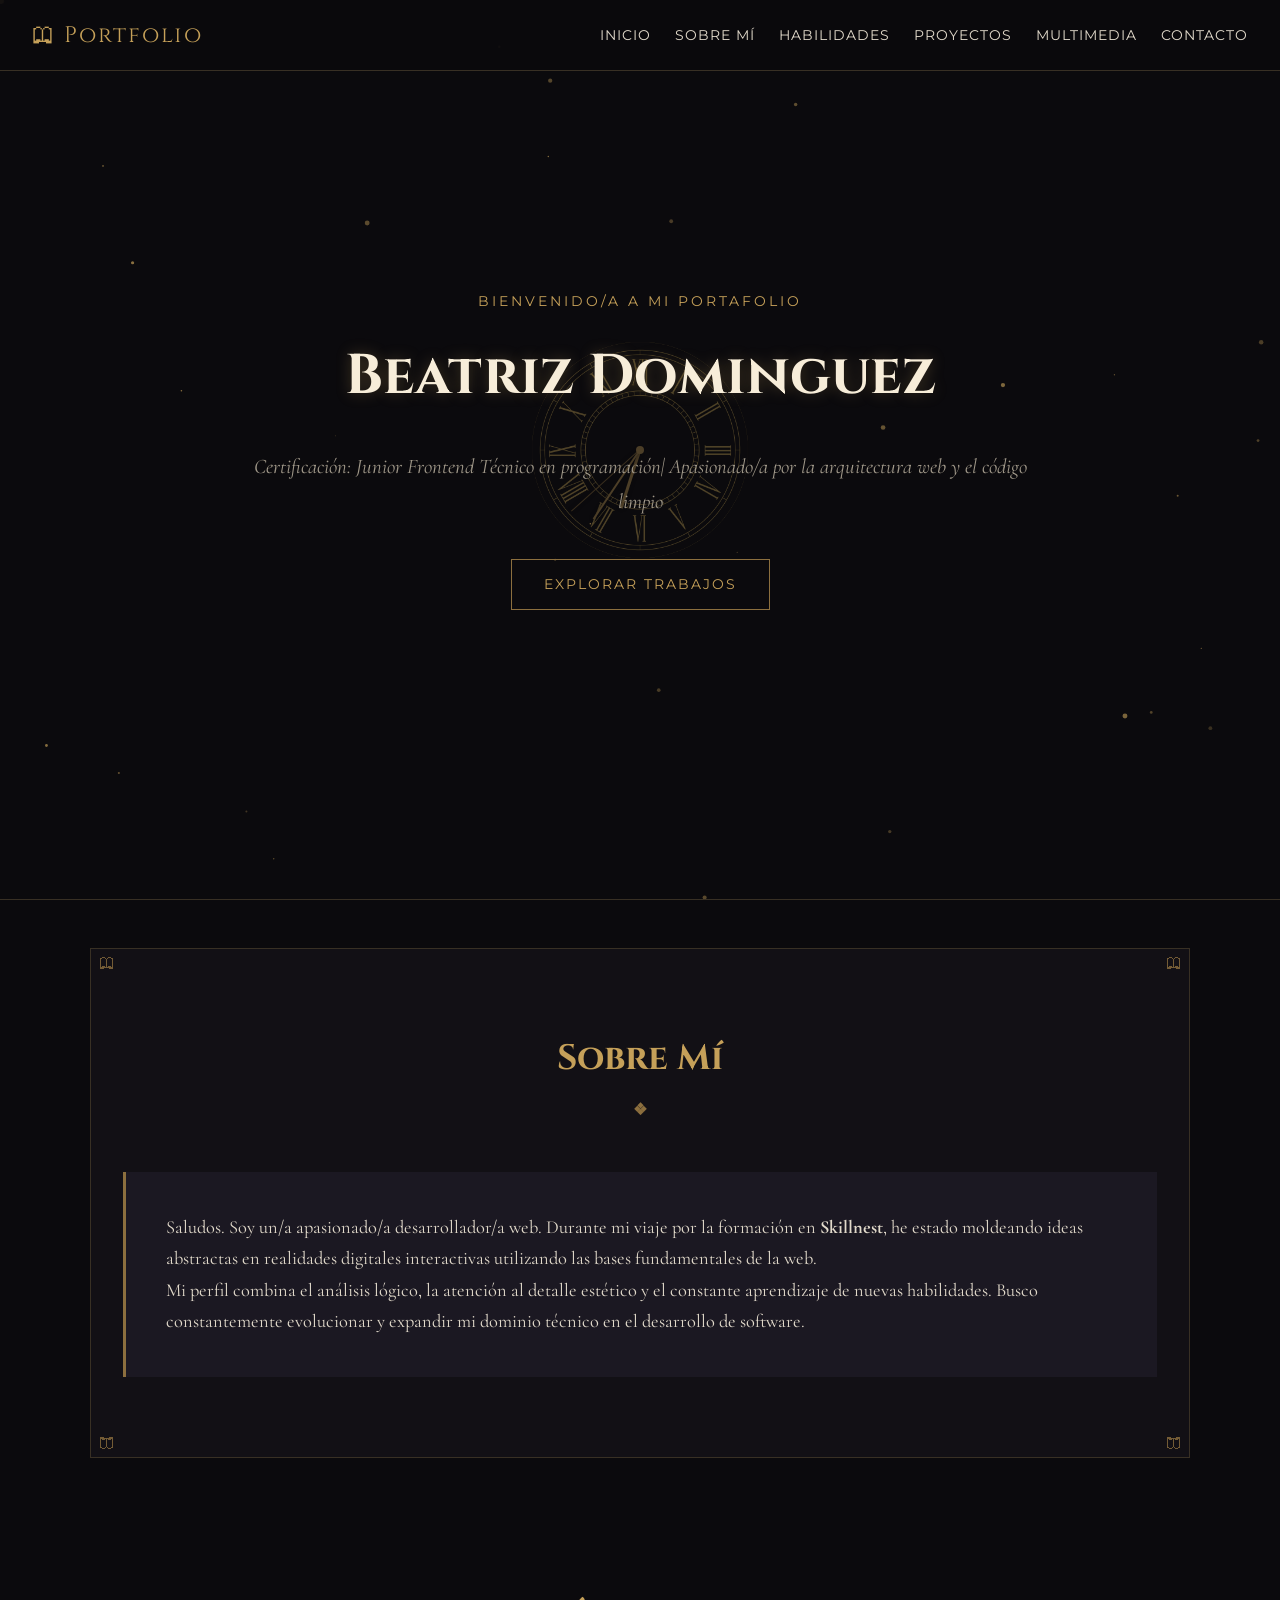
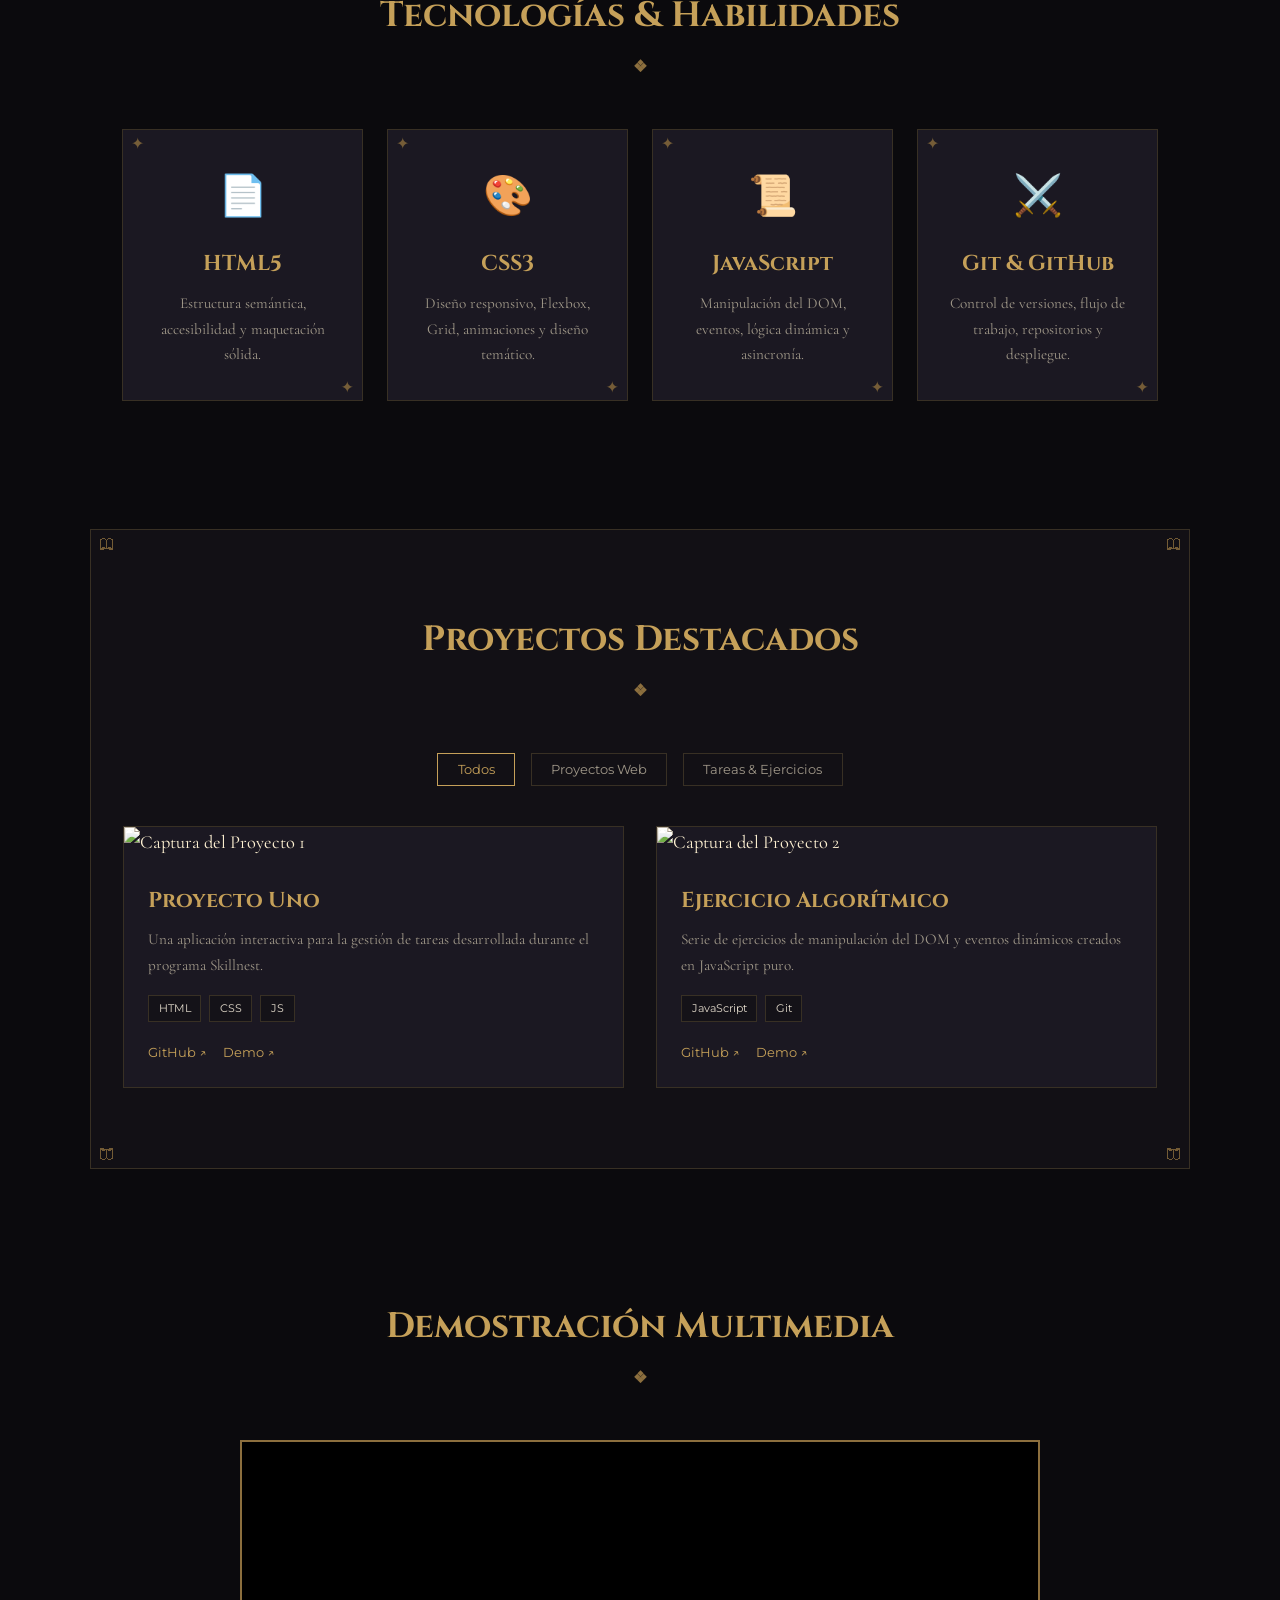
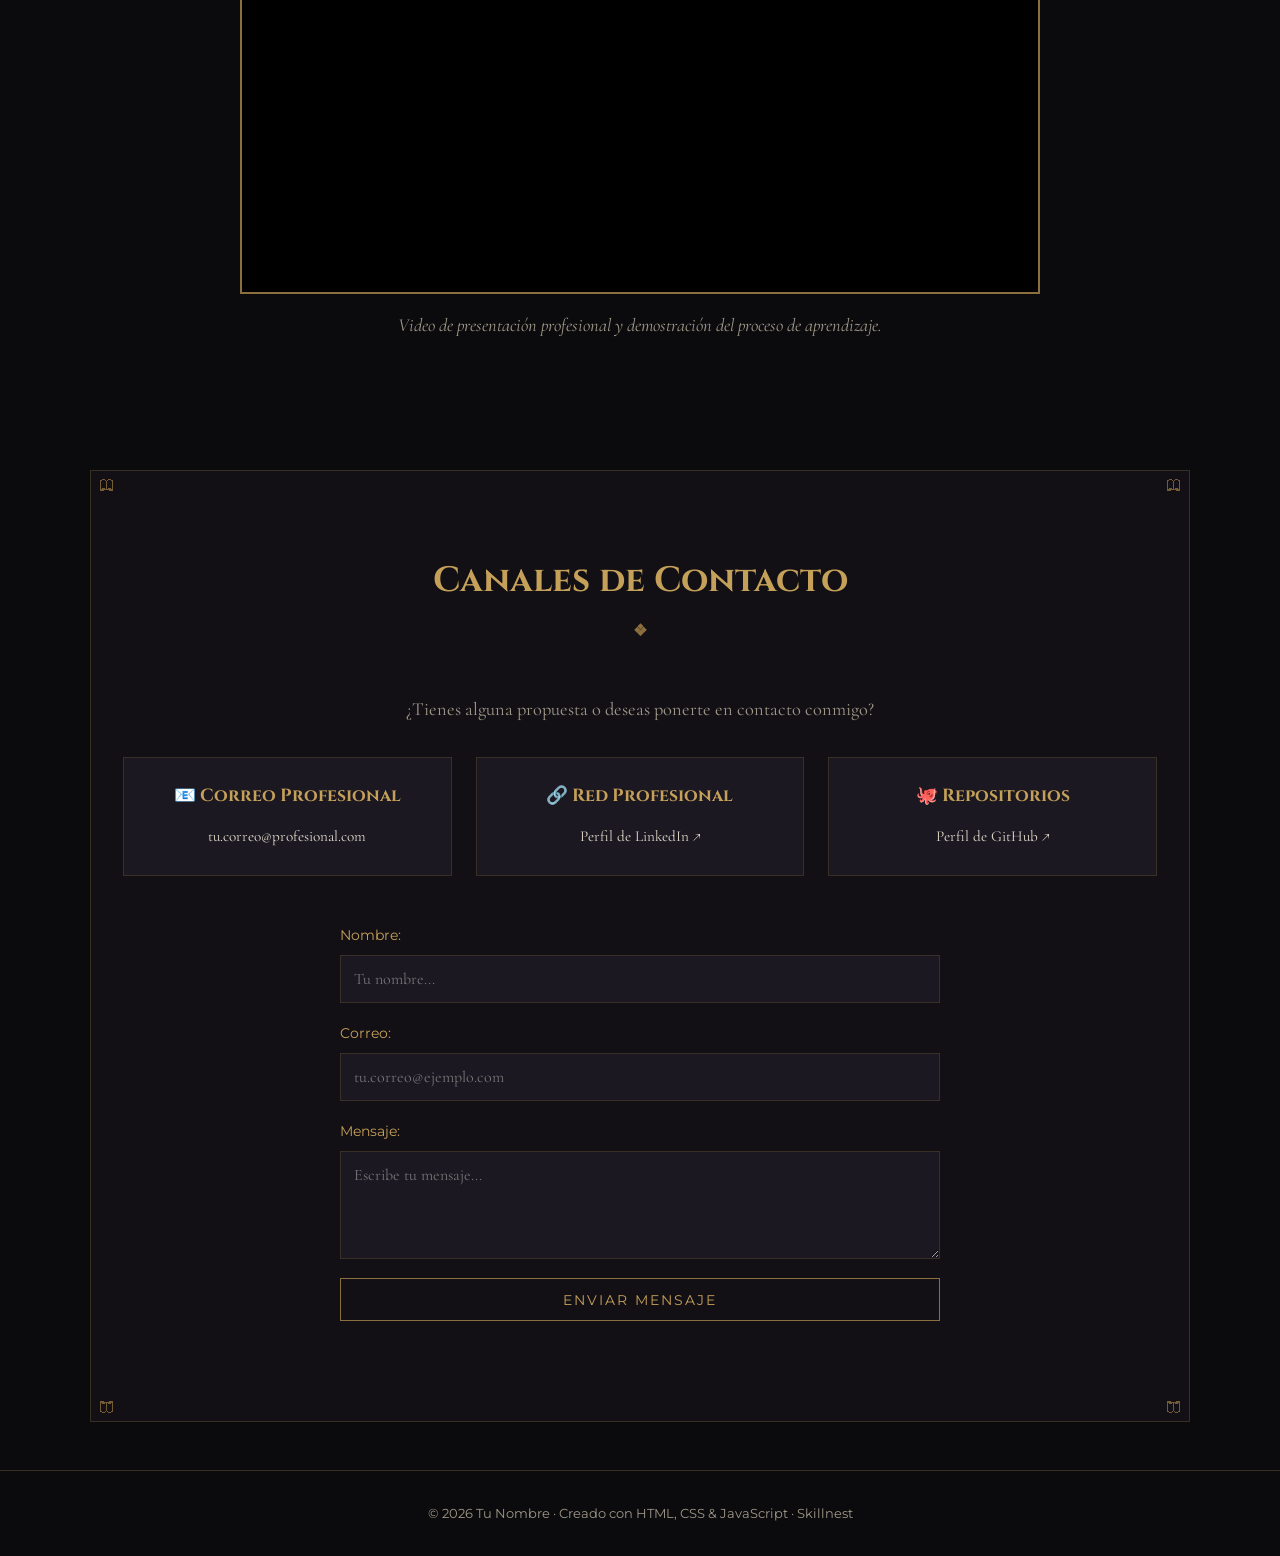
==== PROYECTO_PORTAFOLIO/portafolio_personal copy/index.html @ 4d550bf8 "portafolio personal" ====
<!DOCTYPE html>
<html lang="es">
<head>
    <meta charset="UTF-8">
    <meta name="viewport" content="width=device-width, initial-scale=1.0">
    <title>Portafolio | Tu Nombre | Dark Academia</title>
    <link rel="preconnect" href="https://fonts.googleapis.com">
    <link rel="preconnect" href="https://fonts.gstatic.com" crossorigin>
    <link href="https://fonts.googleapis.com/css2?family=Cinzel:wght@400;600;700&family=Cormorant+Garamond:ital,wght@0,400;0,600;1,400&family=Montserrat:wght@300;400;500&display=swap" rel="stylesheet">
    <link rel="stylesheet" href="static/css/style.css">
</head>
<body>

    <!-- Canvas para el fondo global de partículas -->
    <canvas id="particleCanvas"></canvas>

    <!-- Navegación -->
    <header class="navbar">
        <div class="logo">🕮 Portfolio</div>
        <button class="nav-toggle" id="navToggle" aria-label="Abrir Menú">⚙ Menu</button>
        <nav class="nav-menu" id="navMenu">
            <ul>
                <li><a href="#inicio" class="nav-link">Inicio</a></li>
                <li><a href="#sobre-mi" class="nav-link">Sobre Mí</a></li>
                <li><a href="#habilidades" class="nav-link">Habilidades</a></li>
                <li><a href="#proyectos" class="nav-link">Proyectos</a></li>
                <li><a href="#multimedia" class="nav-link">Multimedia</a></li>
                <li><a href="#contacto" class="nav-link">Contacto</a></li>
            </ul>
        </nav>
    </header>

    <!-- Sección Inicio con Reloj Sutil de Fondo -->
    <section id="inicio" class="hero-section">
        <!-- Reloj de fondo sutil -->
        <div class="clock-background">
            <div class="analog-clock">
                <div class="hand hour" id="hourHand"></div>
                <div class="hand minute" id="minuteHand"></div>
                <div class="hand second" id="secondHand"></div>
                <div class="center-nut"></div>
            </div>
        </div>

        <div class="hero-content">
            <span class="subtitle">Bienvenido/a a mi portafolio</span>
            <h1 class="glow-text">Beatriz Dominguez</h1>
            <p class="tagline">Certificación: Junior Frontend Técnico en programación| Apasionado/a por la arquitectura web y el código limpio</p>
            <a href="#proyectos" class="btn btn-gold">Explorar Trabajos</a>
        </div>
    </section>

    <!-- Sección Sobre Mí con Filigranas -->
    <section id="sobre-mi" class="section border-victorian filigree-box">
        <span class="filigree corner-tl">🕮</span>
        <span class="filigree corner-tr">🕮</span>
        <span class="filigree corner-bl">🕮</span>
        <span class="filigree corner-br">🕮</span>

        <h2 class="section-title">Sobre Mí</h2>
        <div class="bio-container">
            <div class="bio-card">
                <p>
                    Saludos. Soy un/a apasionado/a desarrollador/a web. Durante mi viaje por la formación en <strong>Skillnest</strong>, he estado moldeando ideas abstractas en realidades digitales interactivas utilizando las bases fundamentales de la web.
                </p>
                <p>
                    Mi perfil combina el análisis lógico, la atención al detalle estético y el constante aprendizaje de nuevas habilidades. Busco constantemente evolucionar y expandir mi dominio técnico en el desarrollo de software.
                </p>
            </div>
        </div>
    </section>

    <!-- Sección Habilidades -->
    <section id="habilidades" class="section">
        <h2 class="section-title">Tecnologías & Habilidades</h2>
        <div class="skills-grid">
            <div class="skill-card filigree-box">
                <span class="filigree corner-tl">✦</span>
                <span class="filigree corner-br">✦</span>
                <div class="skill-icon">📄</div>
                <h3>HTML5</h3>
                <p>Estructura semántica, accesibilidad y maquetación sólida.</p>
            </div>
            <div class="skill-card filigree-box">
                <span class="filigree corner-tl">✦</span>
                <span class="filigree corner-br">✦</span>
                <div class="skill-icon">🎨</div>
                <h3>CSS3</h3>
                <p>Diseño responsivo, Flexbox, Grid, animaciones y diseño temático.</p>
            </div>
            <div class="skill-card filigree-box">
                <span class="filigree corner-tl">✦</span>
                <span class="filigree corner-br">✦</span>
                <div class="skill-icon">📜</div>
                <h3>JavaScript</h3>
                <p>Manipulación del DOM, eventos, lógica dinámica y asincronía.</p>
            </div>
            <div class="skill-card filigree-box">
                <span class="filigree corner-tl">✦</span>
                <span class="filigree corner-br">✦</span>
                <div class="skill-icon">⚔️</div>
                <h3>Git & GitHub</h3>
                <p>Control de versiones, flujo de trabajo, repositorios y despliegue.</p>
            </div>
        </div>
    </section>

    <!-- Sección Proyectos con Filigranas -->
    <section id="proyectos" class="section border-victorian filigree-box">
        <span class="filigree corner-tl">🕮</span>
        <span class="filigree corner-tr">🕮</span>
        <span class="filigree corner-bl">🕮</span>
        <span class="filigree corner-br">🕮</span>

        <h2 class="section-title">Proyectos Destacados</h2>
        
        <div class="filter-container">
            <button class="filter-btn active" data-filter="all">Todos</button>
            <button class="filter-btn" data-filter="web">Proyectos Web</button>
            <button class="filter-btn" data-filter="ejercicios">Tareas & Ejercicios</button>
        </div>

        <div class="projects-grid">
            <article class="project-card" data-category="web">
                <div class="project-img-frame">
                    <img src="images/proyecto1.png" alt="Captura del Proyecto 1">
                </div>
                <div class="project-info">
                    <h3>Proyecto Uno</h3>
                    <p>Una aplicación interactiva para la gestión de tareas desarrollada durante el programa Skillnest.</p>
                    <div class="tech-tags">
                        <span>HTML</span><span>CSS</span><span>JS</span>
                    </div>
                    <div class="project-links">
                        <a href="https://github.com/tu-usuario/proyecto-1" target="_blank" rel="noopener">GitHub ↗</a>
                        <a href="https://tu-usuario.github.io/proyecto-1/" target="_blank" rel="noopener">Demo ↗</a>
                    </div>
                </div>
            </article>

            <article class="project-card" data-category="ejercicios">
                <div class="project-img-frame">
                    <img src="images/proyecto2.png" alt="Captura del Proyecto 2">
                </div>
                <div class="project-info">
                    <h3>Ejercicio Algorítmico</h3>
                    <p>Serie de ejercicios de manipulación del DOM y eventos dinámicos creados en JavaScript puro.</p>
                    <div class="tech-tags">
                        <span>JavaScript</span><span>Git</span>
                    </div>
                    <div class="project-links">
                        <a href="https://github.com/tu-usuario/ejercicios-js" target="_blank" rel="noopener">GitHub ↗</a>
                        <a href="https://tu-usuario.github.io/ejercicios-js/" target="_blank" rel="noopener">Demo ↗</a>
                    </div>
                </div>
            </article>
        </div>
    </section>

    <!-- Sección Multimedia -->
    <section id="multimedia" class="section">
        <h2 class="section-title">Demostración Multimedia</h2>
        <div class="video-container">
            <div class="video-wrapper">
                <iframe src="https://www.youtube.com/embed/dQw4w9WgXcQ" title="Demostración o Presentación" allowfullscreen></iframe>
            </div>
            <p class="video-description">
                Video de presentación profesional y demostración del proceso de aprendizaje.
            </p>
        </div>
    </section>

    <!-- Sección Contacto -->
    <section id="contacto" class="section border-victorian filigree-box">
        <span class="filigree corner-tl">🕮</span>
        <span class="filigree corner-tr">🕮</span>
        <span class="filigree corner-bl">🕮</span>
        <span class="filigree corner-br">🕮</span>

        <h2 class="section-title">Canales de Contacto</h2>
        <p class="contact-subtext">¿Tienes alguna propuesta o deseas ponerte en contacto conmigo?</p>
        
        <div class="contact-cards">
            <div class="contact-card">
                <h3>📧 Correo Profesional</h3>
                <p><a href="mailto:tu.correo@profesional.com">tu.correo@profesional.com</a></p>
            </div>
            <div class="contact-card">
                <h3>🔗 Red Profesional</h3>
                <p><a href="https://linkedin.com/in/tu-perfil" target="_blank" rel="noopener">Perfil de LinkedIn ↗</a></p>
            </div>
            <div class="contact-card">
                <h3>🐙 Repositorios</h3>
                <p><a href="https://github.com/tu-usuario" target="_blank" rel="noopener">Perfil de GitHub ↗</a></p>
            </div>
        </div>

        <form class="contact-form" id="contactForm">
            <div class="form-group">
                <label for="name">Nombre:</label>
                <input type="text" id="name" required placeholder="Tu nombre...">
            </div>
            <div class="form-group">
                <label for="email">Correo:</label>
                <input type="email" id="email" required placeholder="tu.correo@ejemplo.com">
            </div>
            <div class="form-group">
                <label for="message">Mensaje:</label>
                <textarea id="message" rows="4" required placeholder="Escribe tu mensaje..."></textarea>
            </div>
            <button type="submit" class="btn btn-gold">Enviar Mensaje</button>
            <p id="formStatus" class="form-status"></p>
        </form>
    </section>

    <footer>
        <p>© 2026 Tu Nombre · Creado con HTML, CSS & JavaScript · Skillnest</p>
    </footer>

    <button id="scrollTopBtn" class="scroll-top-btn" aria-label="Volver arriba">▲</button>

    <script src="static/js/script.js"></script>
</body>
</html>
---- PROYECTO_PORTAFOLIO/portafolio_personal copy/static/css/style.css ----
:root {
    --bg-main: #0b0a0d;
    --bg-secondary: #141218;
    --bg-card: #1b1822;
    --accent-gold: #c5a059;
    --accent-gold-hover: #e5be75;
    --text-primary: #e2dacb;
    --text-muted: #a09889;
    --border-color: #383024;
    --border-gold: #8c6f3e;
    
    --font-heading: 'Cinzel', serif;
    --font-body: 'Cormorant Garamond', Georgia, serif;
    --font-sans: 'Montserrat', sans-serif;
}

* {
    margin: 0;
    padding: 0;
    box-sizing: border-box;
}

html {
    scroll-behavior: smooth;
}

body {
    background-color: var(--bg-main);
    color: var(--text-primary);
    font-family: var(--font-body);
    font-size: 1.15rem;
    line-height: 1.7;
    position: relative;
    overflow-x: hidden;
}

/* --- CANVAS DE PARTÍCULAS DORADAS (FONDO) --- */
#particleCanvas {
    position: fixed;
    top: 0;
    left: 0;
    width: 100vw;
    height: 100vh;
    z-index: 0;
    pointer-events: none;
}

/* --- NAVEGACIÓN --- */
.navbar {
    position: fixed;
    top: 0;
    width: 100%;
    background-color: rgba(11, 10, 13, 0.95);
    border-bottom: 1px solid var(--border-color);
    display: flex;
    justify-content: space-between;
    align-items: center;
    padding: 1rem 2rem;
    z-index: 1000;
}

.logo {
    font-family: var(--font-heading);
    font-size: 1.4rem;
    color: var(--accent-gold);
    letter-spacing: 2px;
}

.nav-menu ul {
    display: flex;
    list-style: none;
    gap: 1.5rem;
}

.nav-link {
    color: var(--text-primary);
    text-decoration: none;
    font-family: var(--font-sans);
    font-size: 0.9rem;
    text-transform: uppercase;
    letter-spacing: 1px;
    transition: color 0.3s ease;
}

.nav-link:hover {
    color: var(--accent-gold);
}

.nav-toggle {
    display: none;
    background: none;
    border: 1px solid var(--border-gold);
    color: var(--accent-gold);
    padding: 0.4rem 0.8rem;
    cursor: pointer;
    font-family: var(--font-sans);
}

/* --- SECCIÓN INICIO Y RELOJ DE FONDO SUTIL --- */
.hero-section {
    min-height: 100vh;
    display: flex;
    justify-content: center;
    align-items: center;
    text-align: center;
    padding: 2rem;
    position: relative;
    border-bottom: 1px solid var(--border-color);
}

.hero-content {
    max-width: 800px;
    position: relative;
    z-index: 2;
}

/* --- CONTENEDOR DEL RELOJ DE FONDO --- */
.clock-background {
    position: absolute;
    top: 50%;
    left: 50%;
    transform: translate(-50%, -50%);
    z-index: 1;
    opacity: 0.35; /* Incrementado para que se aprecie mejor */
    pointer-events: none;
}

/* --- ESFERA DEL RELOJ (IMAGEN) --- */
.analog-clock {
    width: 220px;
    height: 220px;
    border-radius: 50%;
    position: relative;
    
    /* Fondo con la imagen */
    background-image: url('../images/reloj-victoriano.png');
    background-size: contain;
    background-position: center;
    background-repeat: no-repeat;
    
    /* Convierte la silueta negra en tono dorado mediante pseudoelemento para no afectar a las manecillas */
    position: relative;
}

/* Aplicamos el filtro únicamente a la imagen de fondo */
.analog-clock::before {
    content: "";
    position: absolute;
    top: 0;
    left: 0;
    width: 100%;
    height: 100%;
    border-radius: 50%;
    background-image: inherit;
    background-size: inherit;
    background-position: inherit;
    background-repeat: inherit;
    filter: invert(68%) sepia(45%) saturate(450%) hue-rotate(5deg) brightness(95%) contrast(85%);
    z-index: 1;
}

/* --- MANECILLAS DEL RELOJ --- */
.hand {
    position: absolute;
    bottom: 50%;
    left: 50%;
    background-color: #e5be75; /* Dorado brillante */
    transform-origin: bottom;
    z-index: 10; /* Se asegura de estar sobre la imagen del reloj */
    box-shadow: 0 0 4px rgba(0, 0, 0, 0.8);
}

.hour {
    width: 4px;
    height: 28%;
}

.minute {
    width: 3px;
    height: 38%;
}

.second {
    width: 1.5px;
    height: 42%;
    background-color: #c0392b; /* Rojo para visibilidad del segundero */
}

.center-nut {
    width: 8px;
    height: 8px;
    background-color: #e5be75;
    border-radius: 50%;
    position: absolute;
    top: 50%;
    left: 50%;
    transform: translate(-50%, -50%);
    z-index: 11;
}

.hand {
    position: absolute;
    bottom: 50%;
    left: 50%;
    background-color: var(--accent-gold);
    transform-origin: bottom;
}

.hour {
    width: 3px;
    height: 28%;
}

.minute {
    width: 2px;
    height: 38%;
}

.second {
    width: 1px;
    height: 42%;
    background-color: #8c6f3e;
}

.center-nut {
    width: 8px;
    height: 8px;
    background-color: var(--accent-gold);
    border-radius: 50%;
    position: absolute;
    top: 50%;
    left: 50%;
    transform: translate(-50%, -50%);
}

.subtitle {
    font-family: var(--font-sans);
    font-size: 0.9rem;
    text-transform: uppercase;
    letter-spacing: 3px;
    color: var(--accent-gold);
    display: block;
    margin-bottom: 1rem;
}

h1.glow-text {
    font-family: var(--font-heading);
    font-size: 3.5rem;
    color: #f7edd9;
    text-shadow: 0 0 15px rgba(197, 160, 89, 0.3);
    margin-bottom: 1.5rem;
}

.tagline {
    font-size: 1.3rem;
    color: var(--text-muted);
    margin-bottom: 2.5rem;
    font-style: italic;
}

.btn {
    display: inline-block;
    padding: 0.8rem 2rem;
    text-decoration: none;
    font-family: var(--font-sans);
    font-size: 0.85rem;
    text-transform: uppercase;
    letter-spacing: 2px;
    transition: all 0.3s ease;
    cursor: pointer;
}

.btn-gold {
    background-color: transparent;
    color: var(--accent-gold);
    border: 1px solid var(--border-gold);
}

.btn-gold:hover {
    background-color: var(--accent-gold);
    color: var(--bg-main);
    box-shadow: 0 0 15px rgba(197, 160, 89, 0.4);
}

/* --- SECCIONES Y FILIGRANAS EN BORDES --- */
.section {
    padding: 5rem 2rem;
    max-width: 1100px;
    margin: 0 auto;
    position: relative;
    z-index: 2;
}

.border-victorian {
    border: 1px solid var(--border-color);
    background-color: rgba(20, 18, 24, 0.85);
    margin-top: 3rem;
    margin-bottom: 3rem;
    position: relative;
}

.filigree-box {
    position: relative;
}

.filigree {
    position: absolute;
    color: var(--border-gold);
    font-size: 1rem;
    pointer-events: none;
    line-height: 1;
    opacity: 0.8;
}

.corner-tl { top: 6px; left: 8px; }
.corner-tr { top: 6px; right: 8px; transform: scaleX(-1); }
.corner-bl { bottom: 6px; left: 8px; transform: scaleY(-1); }
.corner-br { bottom: 6px; right: 8px; transform: scale(-1); }

.section-title {
    font-family: var(--font-heading);
    font-size: 2.2rem;
    color: var(--accent-gold);
    text-align: center;
    margin-bottom: 3rem;
}

.section-title::after {
    content: "❖";
    display: block;
    font-size: 1rem;
    margin-top: 0.5rem;
    color: var(--border-gold);
}

/* --- TARJETAS & GRID --- */
.bio-card {
    background-color: var(--bg-card);
    padding: 2.5rem;
    border-left: 3px solid var(--border-gold);
}

.skills-grid {
    display: grid;
    grid-template-columns: repeat(auto-fit, minmax(220px, 1fr));
    gap: 1.5rem;
}

.skill-card {
    background: var(--bg-card);
    border: 1px solid var(--border-color);
    padding: 2rem;
    text-align: center;
    transition: transform 0.3s ease, border-color 0.3s ease;
}

.skill-card:hover {
    transform: translateY(-5px);
    border-color: var(--border-gold);
}

.skill-icon { font-size: 2.5rem; margin-bottom: 1rem; }
.skill-card h3 { font-family: var(--font-heading); color: var(--accent-gold); margin-bottom: 0.5rem; }
.skill-card p { font-size: 0.95rem; color: var(--text-muted); }

.filter-container {
    display: flex;
    justify-content: center;
    gap: 1rem;
    margin-bottom: 2.5rem;
    flex-wrap: wrap;
}

.filter-btn {
    background: transparent;
    border: 1px solid var(--border-color);
    color: var(--text-muted);
    padding: 0.5rem 1.2rem;
    font-family: var(--font-sans);
    font-size: 0.8rem;
    cursor: pointer;
    transition: all 0.3s ease;
}

.filter-btn.active, .filter-btn:hover {
    border-color: var(--accent-gold);
    color: var(--accent-gold);
}

.projects-grid {
    display: grid;
    grid-template-columns: repeat(auto-fit, minmax(300px, 1fr));
    gap: 2rem;
}

.project-card {
    background-color: var(--bg-card);
    border: 1px solid var(--border-color);
    overflow: hidden;
}

.project-card:hover { border-color: var(--border-gold); }

.project-img-frame img {
    width: 100%;
    height: 200px;
    object-fit: cover;
    filter: sepia(30%) contrast(110%);
}

.project-info { padding: 1.5rem; }
.project-info h3 { font-family: var(--font-heading); color: var(--accent-gold); margin-bottom: 0.5rem; }
.project-info p { font-size: 0.95rem; color: var(--text-muted); margin-bottom: 1rem; }

.tech-tags {
    display: flex;
    gap: 0.5rem;
    margin-bottom: 1.2rem;
    flex-wrap: wrap;
}

.tech-tags span {
    font-family: var(--font-sans);
    font-size: 0.7rem;
    background: var(--bg-secondary);
    border: 1px solid var(--border-color);
    padding: 0.2rem 0.6rem;
}

.project-links { display: flex; gap: 1rem; }
.project-links a { color: var(--accent-gold); text-decoration: none; font-family: var(--font-sans); font-size: 0.8rem; }

/* --- MULTIMEDIA Y CONTACTO --- */
.video-container { max-width: 800px; margin: 0 auto; text-align: center; }
.video-wrapper {
    position: relative;
    padding-bottom: 56.25%;
    height: 0;
    border: 2px solid var(--border-gold);
    background-color: #000;
}
.video-wrapper iframe {
    position: absolute;
    top: 0; left: 0;
    width: 100%; height: 100%;
    border: none;
}
.video-description { margin-top: 1rem; font-style: italic; color: var(--text-muted); }

.contact-subtext { text-align: center; color: var(--text-muted); margin-bottom: 2rem; }
.contact-cards {
    display: grid;
    grid-template-columns: repeat(auto-fit, minmax(220px, 1fr));
    gap: 1.5rem;
    margin-bottom: 3rem;
}

.contact-card {
    background: var(--bg-card);
    border: 1px solid var(--border-color);
    padding: 1.5rem;
    text-align: center;
}

.contact-card h3 { font-family: var(--font-heading); font-size: 1.1rem; color: var(--accent-gold); margin-bottom: 0.5rem; }
.contact-card a { color: var(--text-primary); text-decoration: none; font-size: 0.95rem; }

.contact-form {
    max-width: 600px;
    margin: 0 auto;
    display: flex;
    flex-direction: column;
    gap: 1.2rem;
}

.form-group { display: flex; flex-direction: column; gap: 0.5rem; }
.form-group label { font-family: var(--font-sans); font-size: 0.85rem; color: var(--accent-gold); }
.form-group input, .form-group textarea {
    background: var(--bg-card);
    border: 1px solid var(--border-color);
    color: var(--text-primary);
    padding: 0.8rem;
    font-family: var(--font-body);
    font-size: 1rem;
    outline: none;
}

.form-group input:focus, .form-group textarea:focus { border-color: var(--border-gold); }
.form-status { text-align: center; font-family: var(--font-sans); font-size: 0.85rem; color: var(--accent-gold); }

footer {
    text-align: center;
    padding: 2rem;
    border-top: 1px solid var(--border-color);
    font-family: var(--font-sans);
    font-size: 0.8rem;
    color: var(--text-muted);
}

.scroll-top-btn {
    position: fixed;
    bottom: 20px;
    right: 20px;
    background: var(--bg-card);
    border: 1px solid var(--border-gold);
    color: var(--accent-gold);
    width: 40px;
    height: 40px;
    cursor: pointer;
    display: none;
    align-items: center;
    justify-content: center;
    z-index: 99;
}

@media (max-width: 768px) {
    .nav-toggle { display: block; }
    .nav-menu {
        position: absolute;
        top: 100%; left: 0; width: 100%;
        background-color: var(--bg-main);
        border-bottom: 1px solid var(--border-color);
        display: none;
    }
    .nav-menu.active { display: block; }
    .nav-menu ul { flex-direction: column; padding: 1.5rem; text-align: center; }
    h1.glow-text { font-size: 2.3rem; }
}
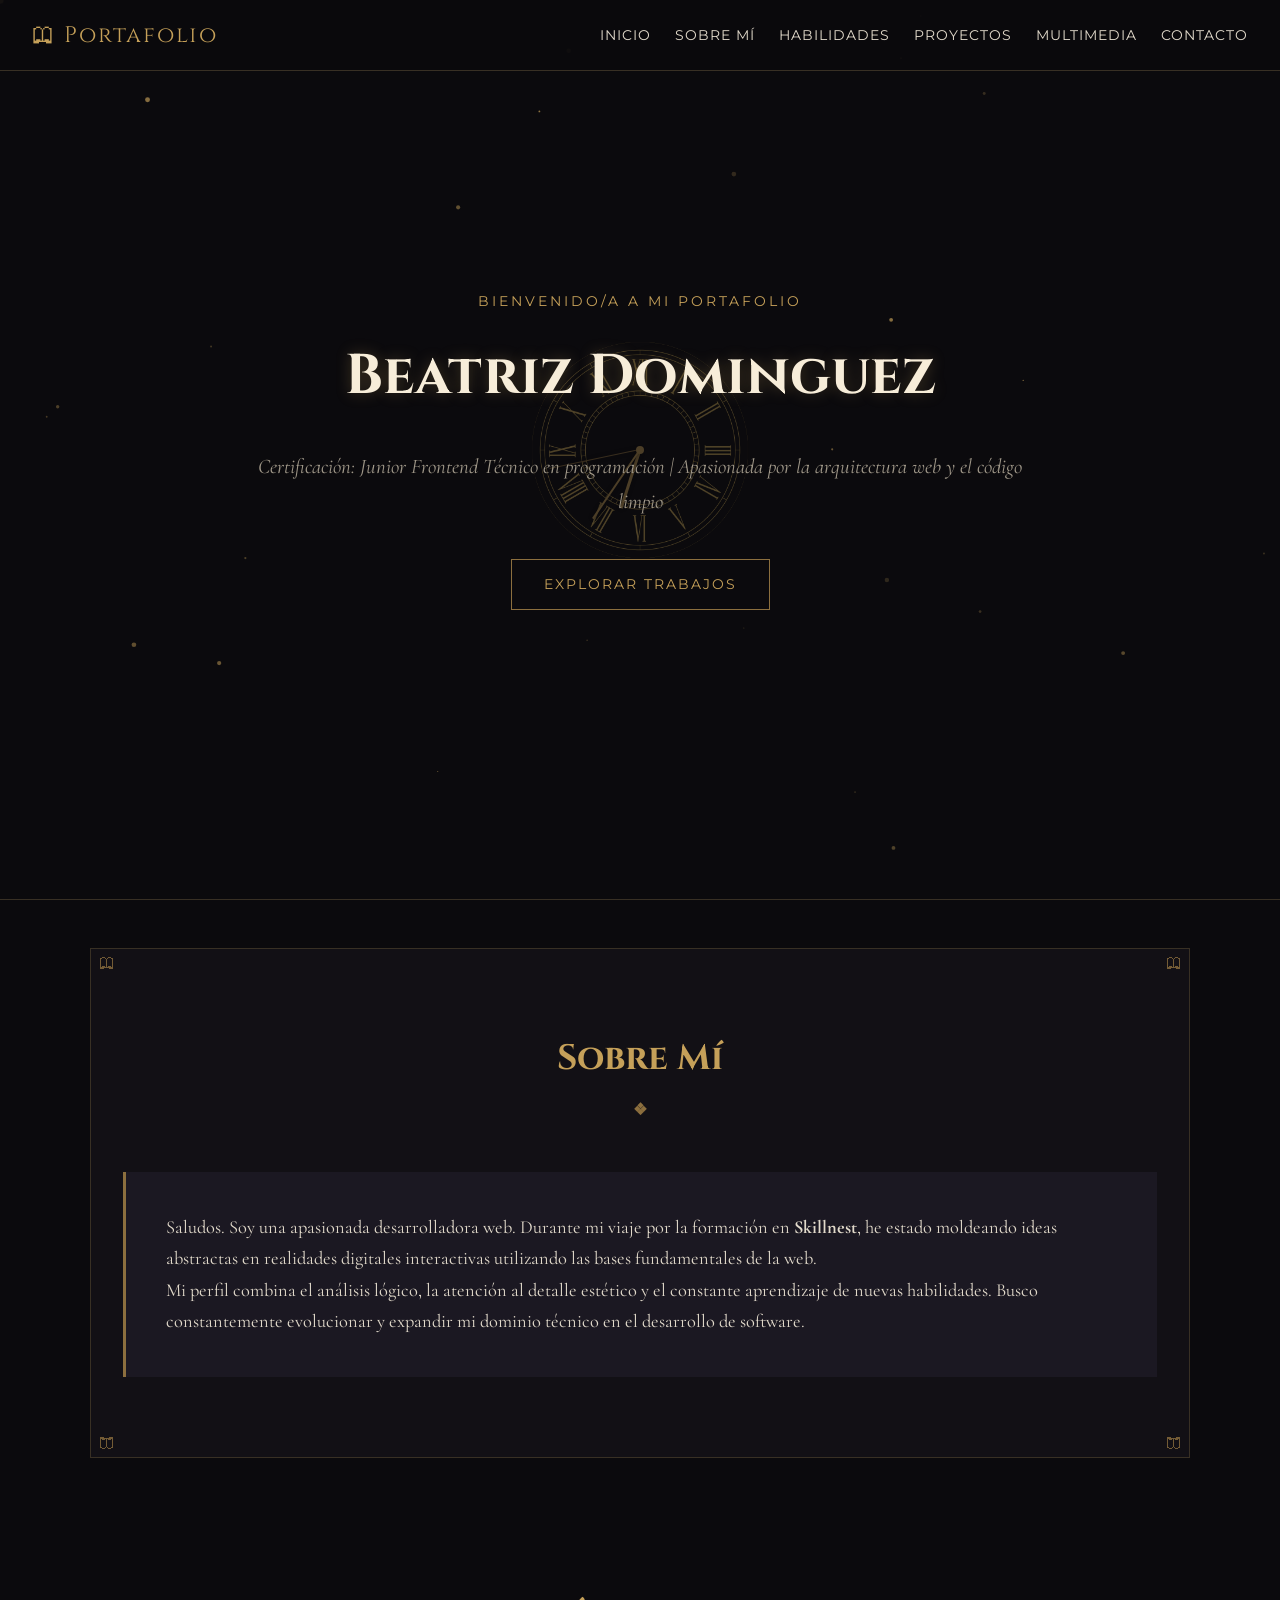
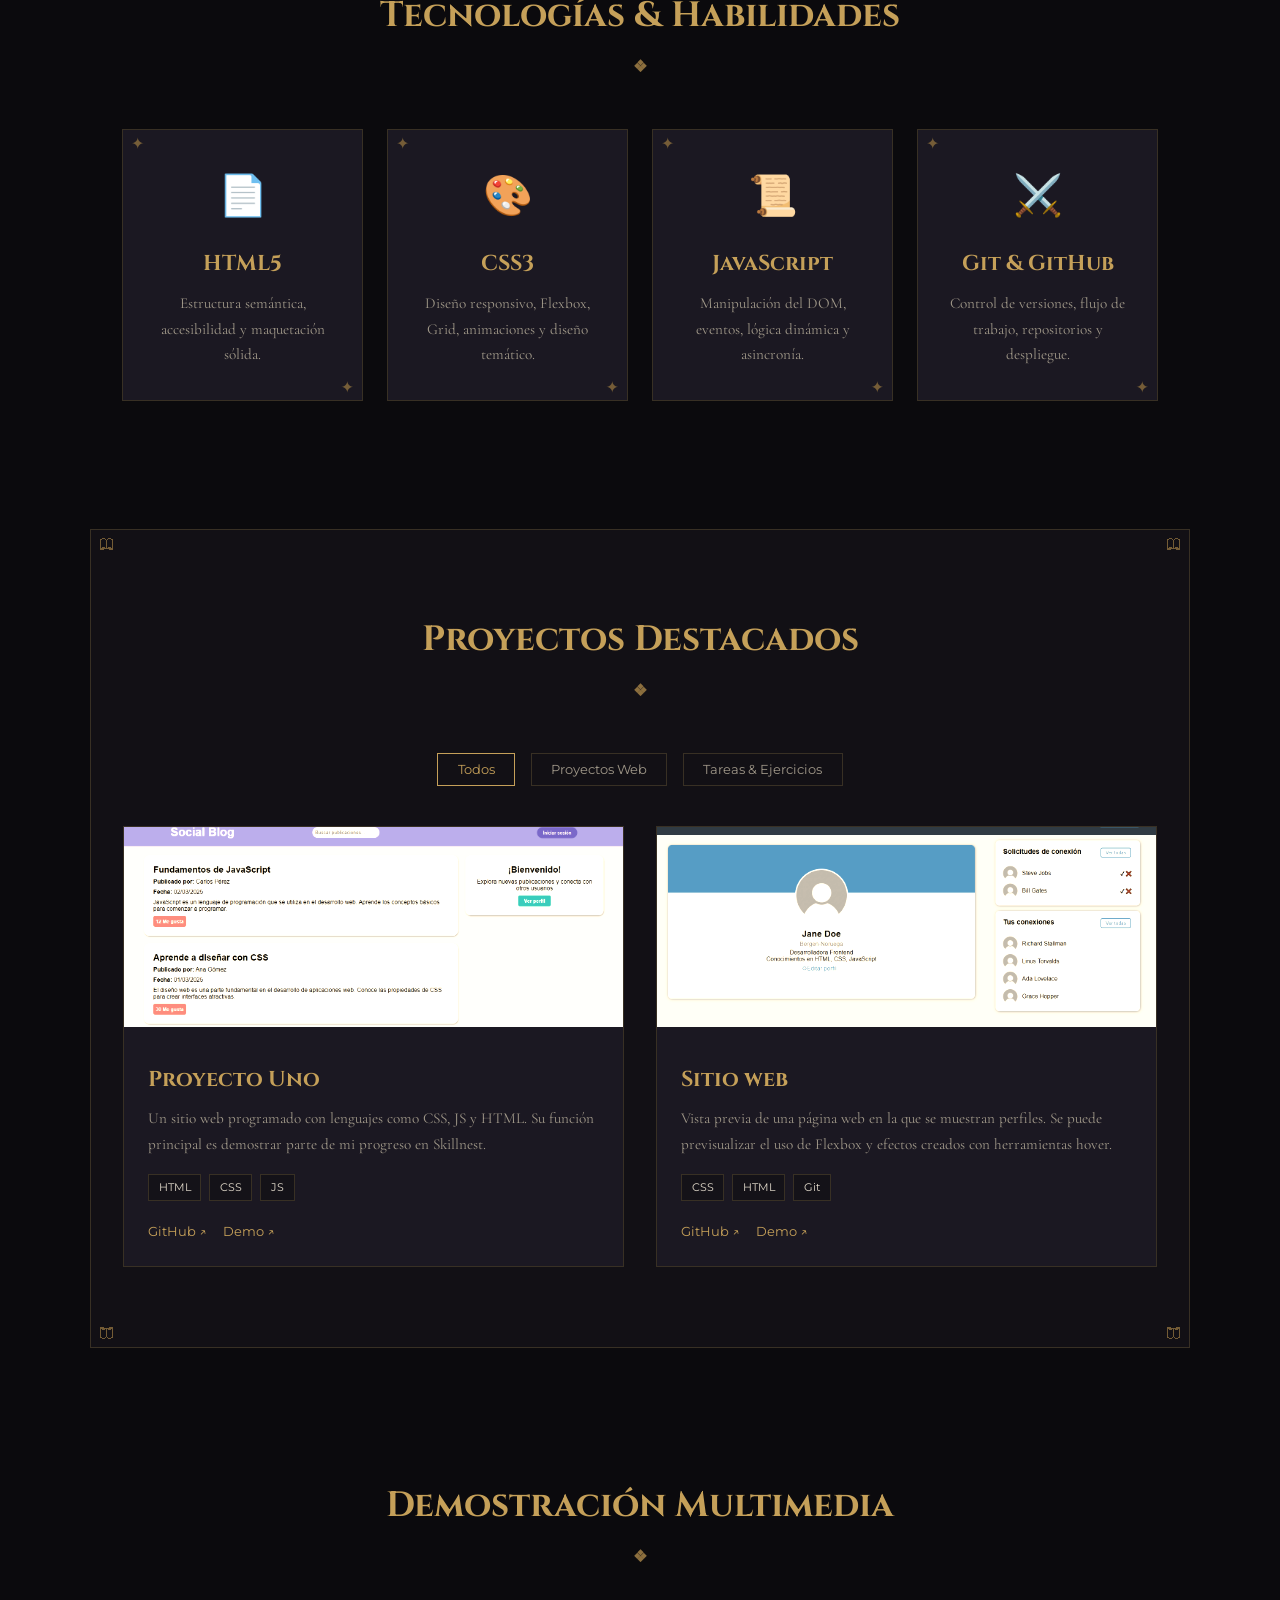
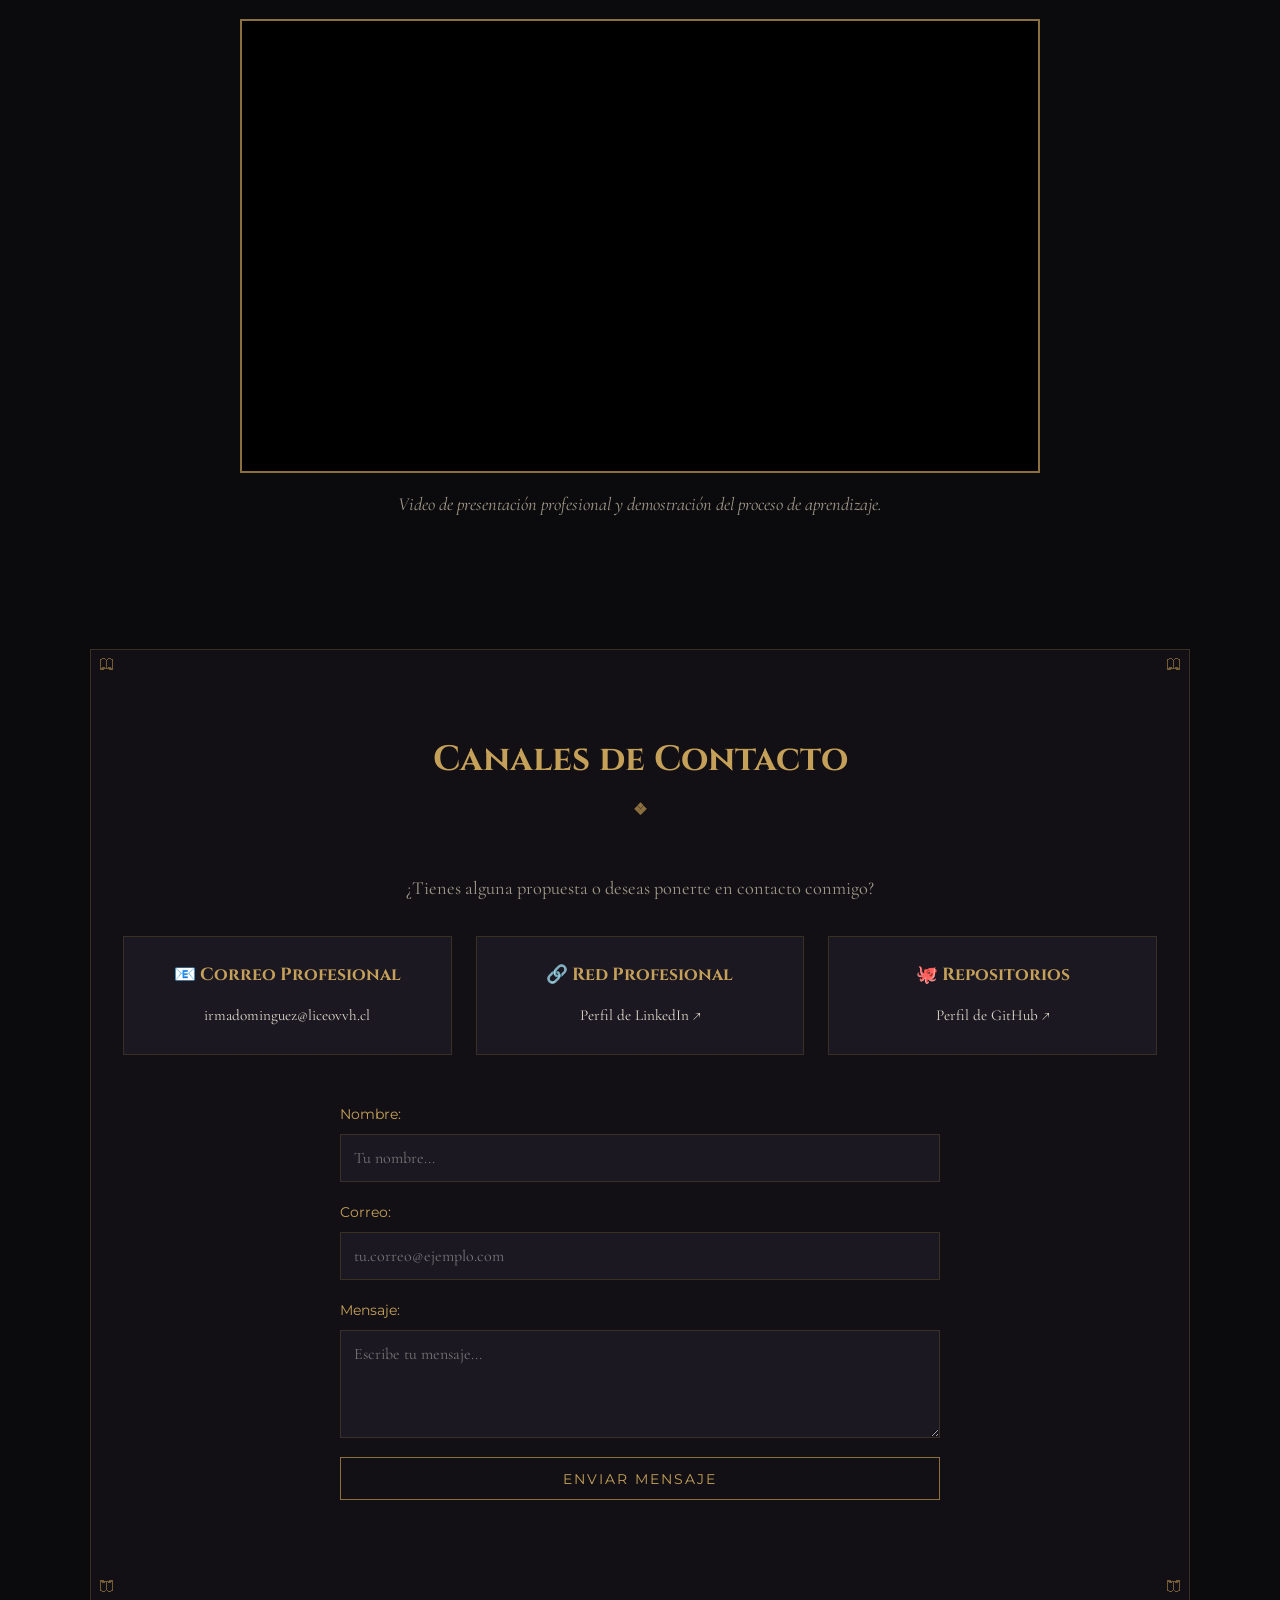
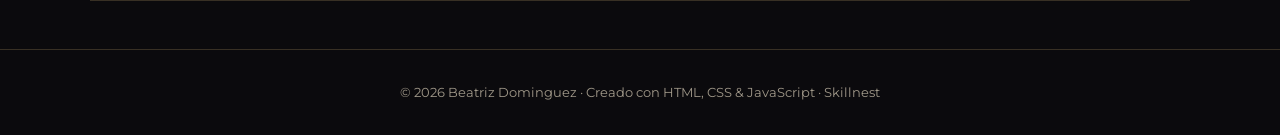
==== commit a2b56f55: "portafolio" ====
--- a/PROYECTO_PORTAFOLIO/portafolio_personal copy/index.html
+++ b/PROYECTO_PORTAFOLIO/portafolio_personal copy/index.html
@@ -3,7 +3,7 @@
 <head>
     <meta charset="UTF-8">
     <meta name="viewport" content="width=device-width, initial-scale=1.0">
-    <title>Portafolio | Tu Nombre | Dark Academia</title>
+    <title>Portafolio | Beatriz Dominguez </title>
     <link rel="preconnect" href="https://fonts.googleapis.com">
     <link rel="preconnect" href="https://fonts.gstatic.com" crossorigin>
     <link href="https://fonts.googleapis.com/css2?family=Cinzel:wght@400;600;700&family=Cormorant+Garamond:ital,wght@0,400;0,600;1,400&family=Montserrat:wght@300;400;500&display=swap" rel="stylesheet">
@@ -16,7 +16,7 @@
 
     <!-- Navegación -->
     <header class="navbar">
-        <div class="logo">🕮 Portfolio</div>
+        <div class="logo">🕮 Portafolio</div>
         <button class="nav-toggle" id="navToggle" aria-label="Abrir Menú">⚙ Menu</button>
         <nav class="nav-menu" id="navMenu">
             <ul>
@@ -45,7 +45,7 @@
         <div class="hero-content">
             <span class="subtitle">Bienvenido/a a mi portafolio</span>
             <h1 class="glow-text">Beatriz Dominguez</h1>
-            <p class="tagline">Certificación: Junior Frontend Técnico en programación| Apasionado/a por la arquitectura web y el código limpio</p>
+            <p class="tagline">Certificación: Junior Frontend Técnico en programación | Apasionada por la arquitectura web y el código limpio</p>
             <a href="#proyectos" class="btn btn-gold">Explorar Trabajos</a>
         </div>
     </section>
@@ -61,7 +61,7 @@
         <div class="bio-container">
             <div class="bio-card">
                 <p>
-                    Saludos. Soy un/a apasionado/a desarrollador/a web. Durante mi viaje por la formación en <strong>Skillnest</strong>, he estado moldeando ideas abstractas en realidades digitales interactivas utilizando las bases fundamentales de la web.
+                    Saludos. Soy una apasionada desarrolladora web. Durante mi viaje por la formación en <strong>Skillnest</strong>, he estado moldeando ideas abstractas en realidades digitales interactivas utilizando las bases fundamentales de la web.
                 </p>
                 <p>
                     Mi perfil combina el análisis lógico, la atención al detalle estético y el constante aprendizaje de nuevas habilidades. Busco constantemente evolucionar y expandir mi dominio técnico en el desarrollo de software.
@@ -123,34 +123,34 @@
         <div class="projects-grid">
             <article class="project-card" data-category="web">
                 <div class="project-img-frame">
-                    <img src="images/proyecto1.png" alt="Captura del Proyecto 1">
+                    <img src="static/images/proyecto1.PNG" alt="Captura del Proyecto 1">
                 </div>
                 <div class="project-info">
                     <h3>Proyecto Uno</h3>
-                    <p>Una aplicación interactiva para la gestión de tareas desarrollada durante el programa Skillnest.</p>
+                    <p>Un sitio web programado con lenguajes como CSS, JS y HTML. Su función principal es demostrar parte de mi progreso en Skillnest.</p>
                     <div class="tech-tags">
                         <span>HTML</span><span>CSS</span><span>JS</span>
                     </div>
                     <div class="project-links">
-                        <a href="https://github.com/tu-usuario/proyecto-1" target="_blank" rel="noopener">GitHub ↗</a>
-                        <a href="https://tu-usuario.github.io/proyecto-1/" target="_blank" rel="noopener">Demo ↗</a>
+                        <a href="https://github.com/beatrizdominguezz/Skillnest_fundamentos_web/tree/main/STACK_JS/12_interactividad_con_click" target="_blank" rel="noopener">GitHub ↗</a>
+                        <a href="http://127.0.0.1:5501/STACK_JS/14_evento_onclick/index.html" target="_blank" rel="noopener">Demo ↗</a>
                     </div>
                 </div>
             </article>
 
             <article class="project-card" data-category="ejercicios">
                 <div class="project-img-frame">
-                    <img src="images/proyecto2.png" alt="Captura del Proyecto 2">
+                    <img src="static/images/proyecto2.PNG" alt="Captura del Proyecto 2">
                 </div>
                 <div class="project-info">
-                    <h3>Ejercicio Algorítmico</h3>
-                    <p>Serie de ejercicios de manipulación del DOM y eventos dinámicos creados en JavaScript puro.</p>
+                    <h3>Sitio web</h3>
+                    <p>Vista previa de una página web en la que se muestran perfiles. Se puede previsualizar el uso de Flexbox y efectos creados con herramientas hover.</p>
                     <div class="tech-tags">
-                        <span>JavaScript</span><span>Git</span>
+                        <span>CSS</span><span>HTML</span><span>Git</span>
                     </div>
                     <div class="project-links">
-                        <a href="https://github.com/tu-usuario/ejercicios-js" target="_blank" rel="noopener">GitHub ↗</a>
-                        <a href="https://tu-usuario.github.io/ejercicios-js/" target="_blank" rel="noopener">Demo ↗</a>
+                        <a href="https://github.com/beatrizdominguezz/Skillnest_fundamentos_web/tree/main/STACK_CSS/22_pagina_de_perfil_(core)" target="_blank" rel="noopener">GitHub ↗</a>
+                        <a href="http://127.0.0.1:5501/STACK_CSS/22_pagina_de_perfil_(core)/index.html" target="_blank" rel="noopener">Demo ↗</a>
                     </div>
                 </div>
             </article>
@@ -183,15 +183,15 @@
         <div class="contact-cards">
             <div class="contact-card">
                 <h3>📧 Correo Profesional</h3>
-                <p><a href="mailto:tu.correo@profesional.com">tu.correo@profesional.com</a></p>
+                <p><a href="mailto:irmadominguez@liceovvh.cl">irmadominguez@liceovvh.cl</a></p>
             </div>
             <div class="contact-card">
                 <h3>🔗 Red Profesional</h3>
-                <p><a href="https://linkedin.com/in/tu-perfil" target="_blank" rel="noopener">Perfil de LinkedIn ↗</a></p>
+                <p><a href="https://www.linkedin.com/in/beatriz-dominguez-971b64435/?isSelfProfile=true" target="_blank" rel="noopener">Perfil de LinkedIn ↗</a></p>
             </div>
             <div class="contact-card">
                 <h3>🐙 Repositorios</h3>
-                <p><a href="https://github.com/tu-usuario" target="_blank" rel="noopener">Perfil de GitHub ↗</a></p>
+                <p><a href="https://github.com/beatrizdominguezz/Skillnest_fundamentos_web" target="_blank" rel="noopener">Perfil de GitHub ↗</a></p>
             </div>
         </div>
 
@@ -214,7 +214,7 @@
     </section>
 
     <footer>
-        <p>© 2026 Tu Nombre · Creado con HTML, CSS & JavaScript · Skillnest</p>
+        <p>© 2026 Beatriz Dominguez · Creado con HTML, CSS & JavaScript · Skillnest</p>
     </footer>
 
     <button id="scrollTopBtn" class="scroll-top-btn" aria-label="Volver arriba">▲</button>
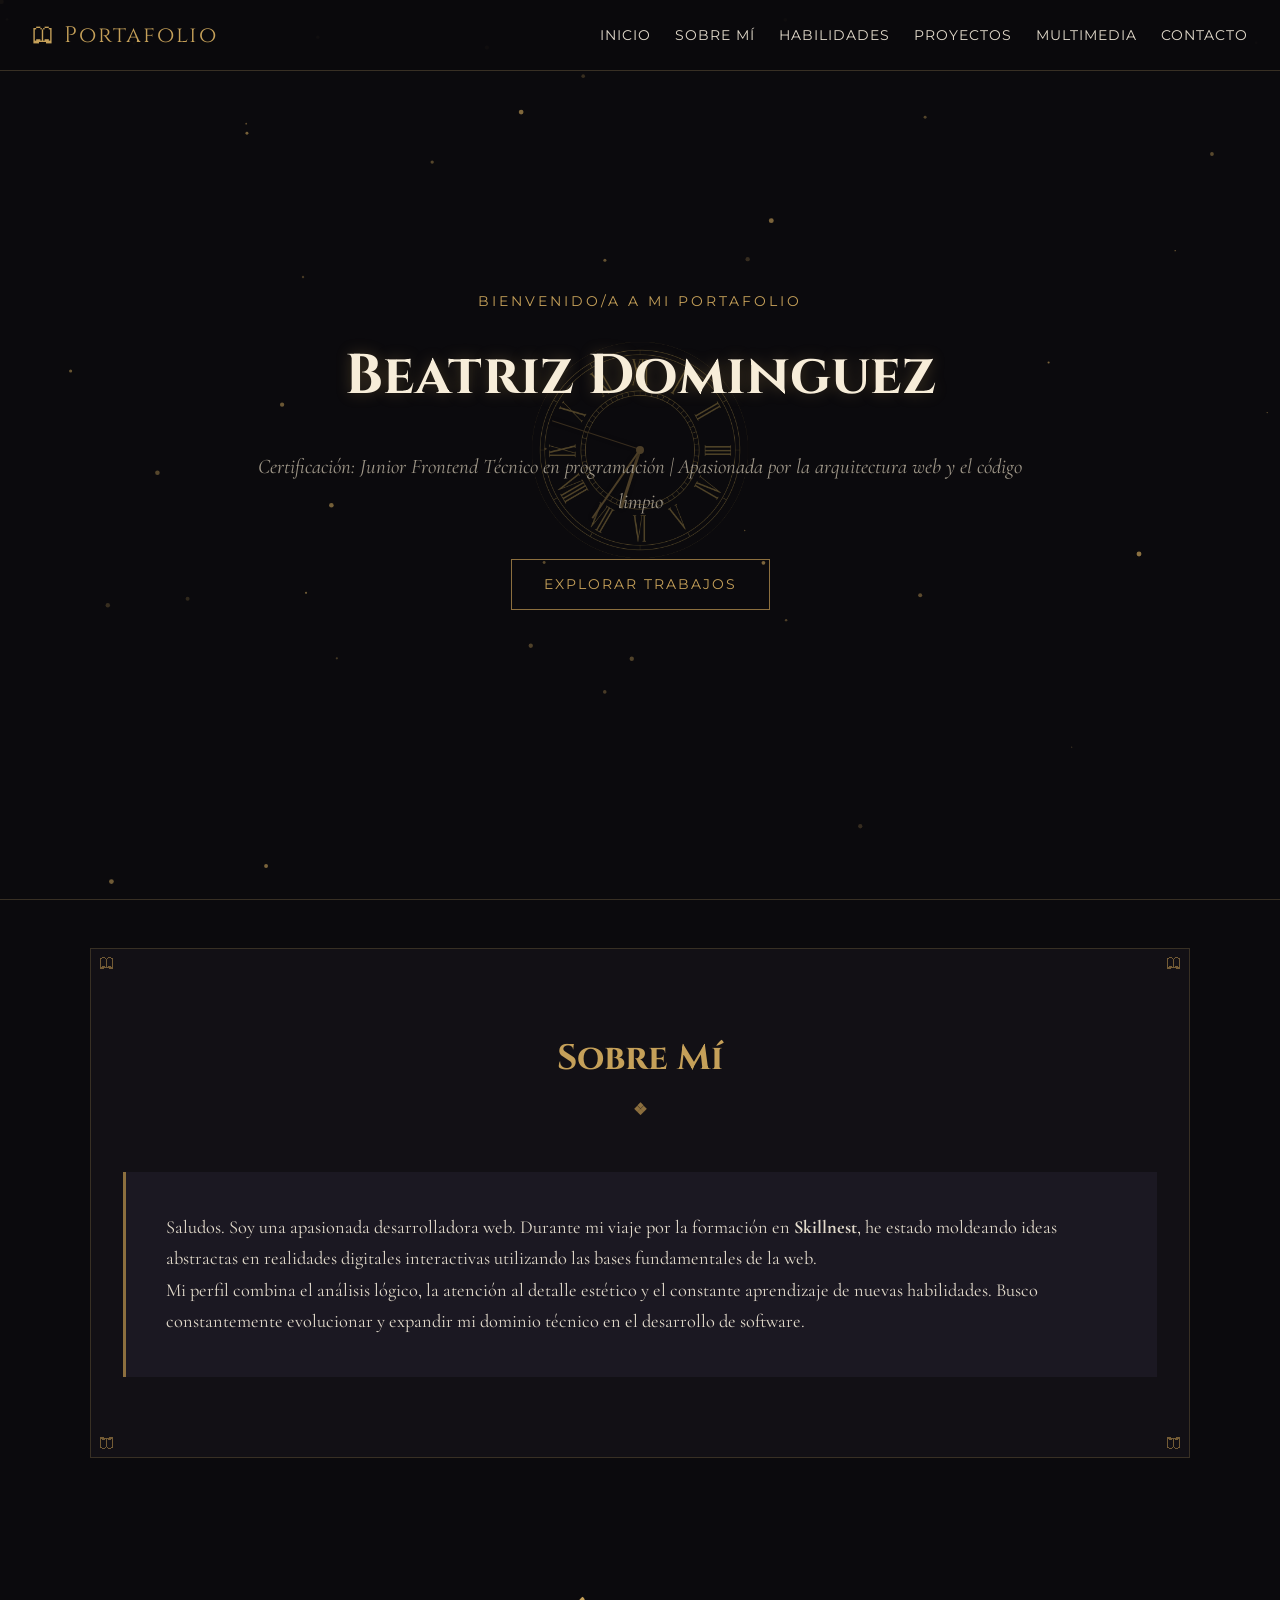
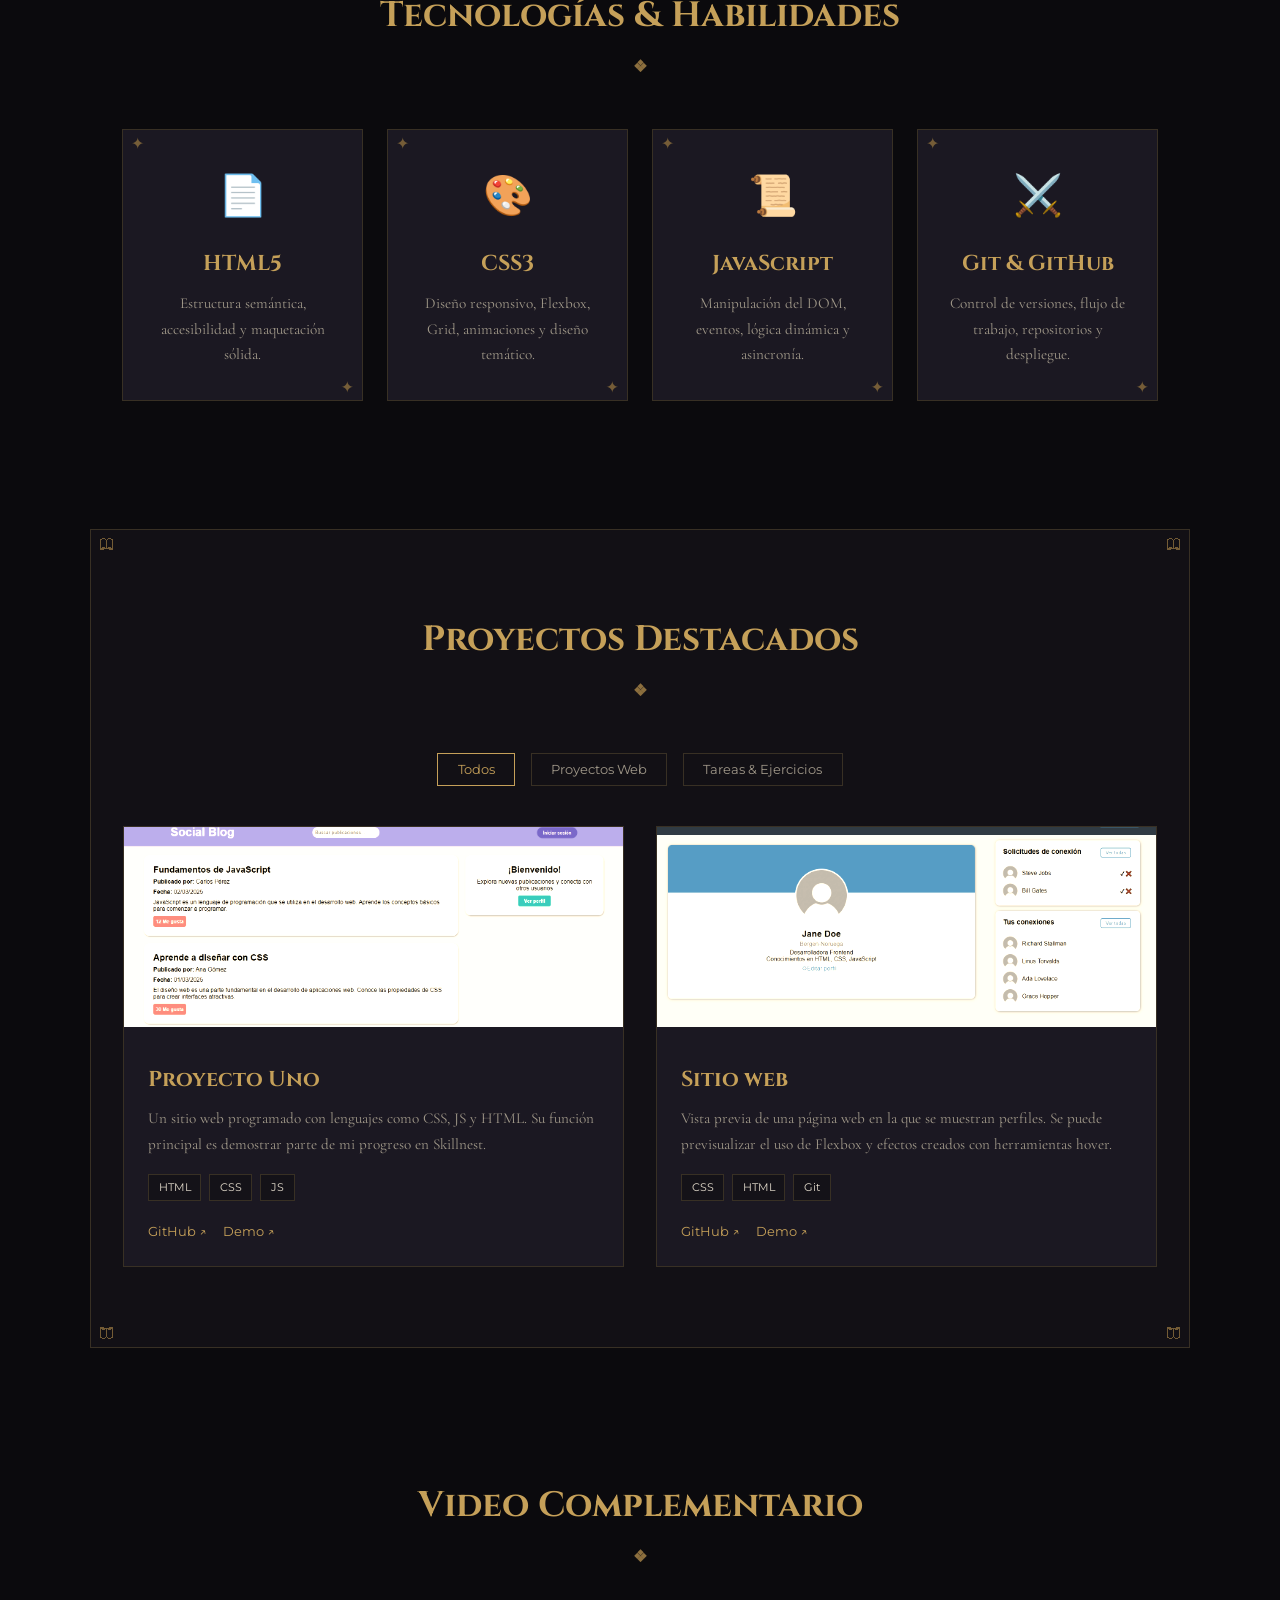
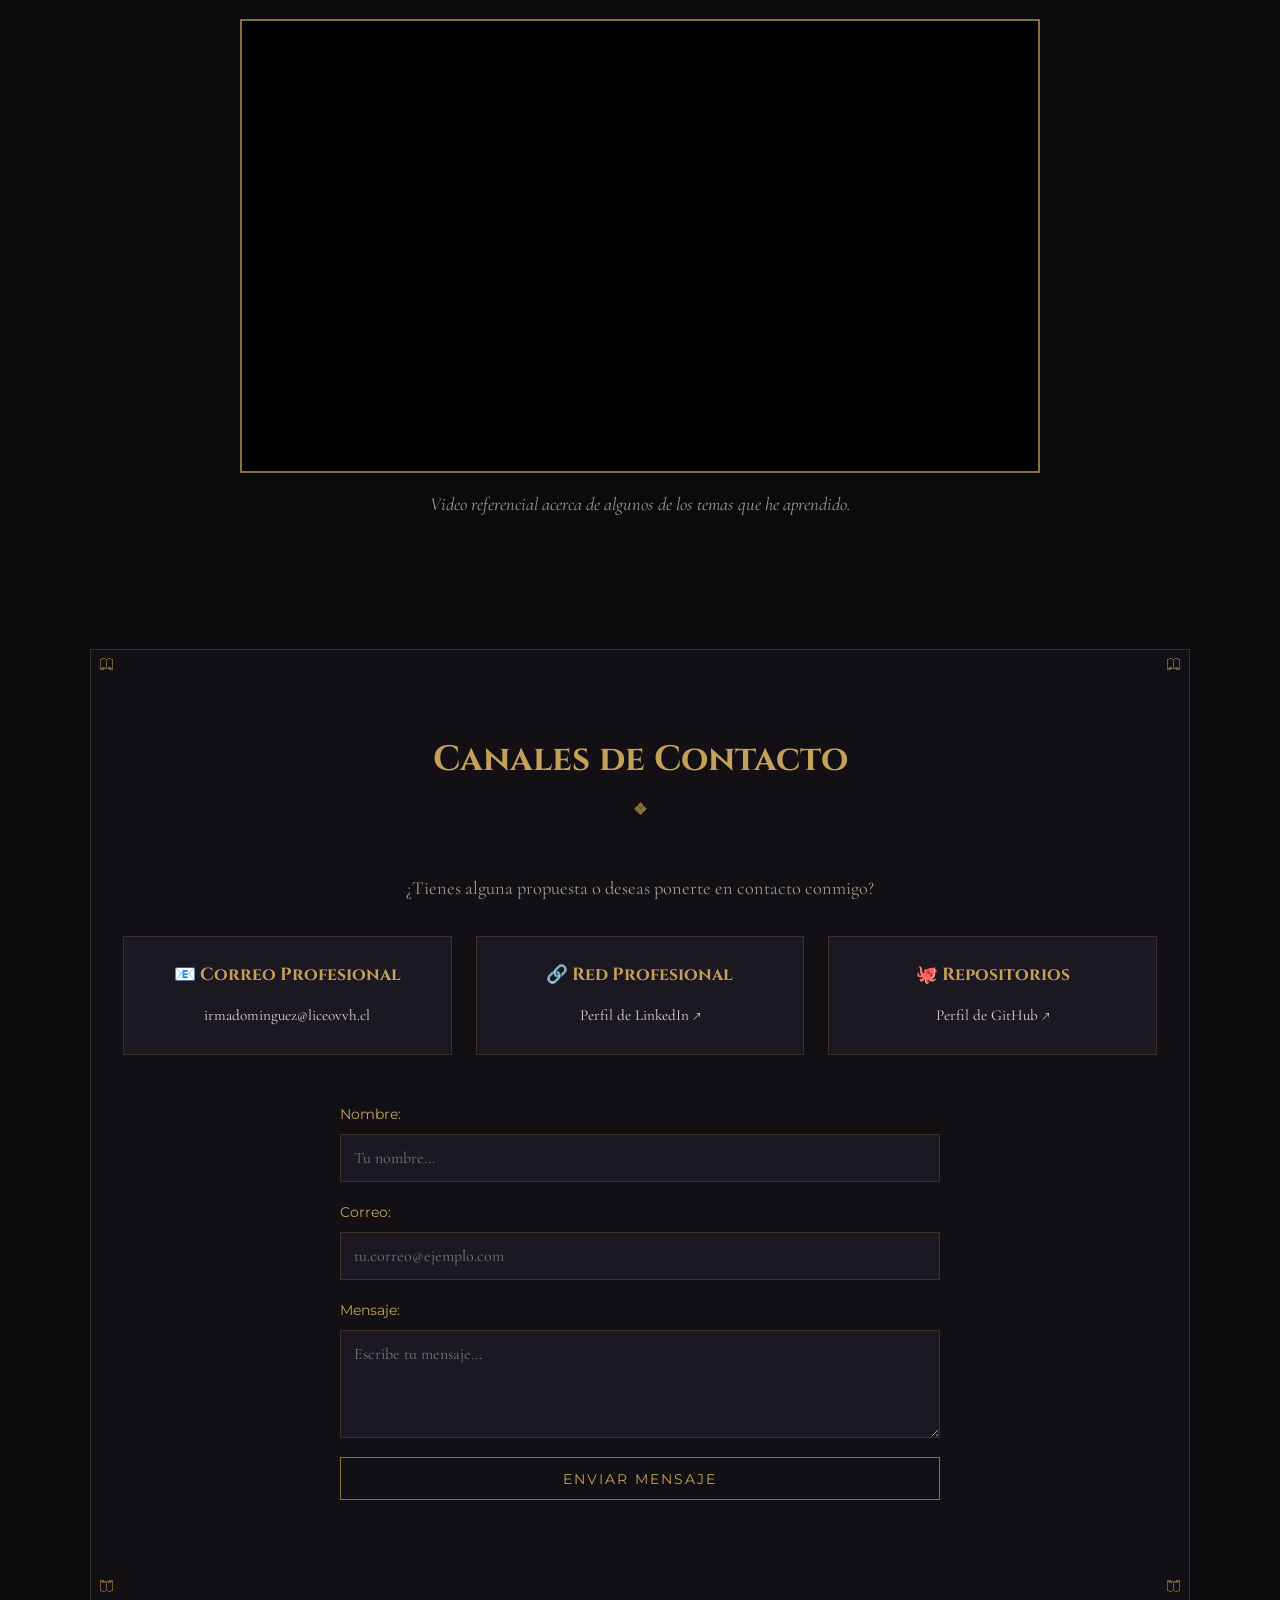
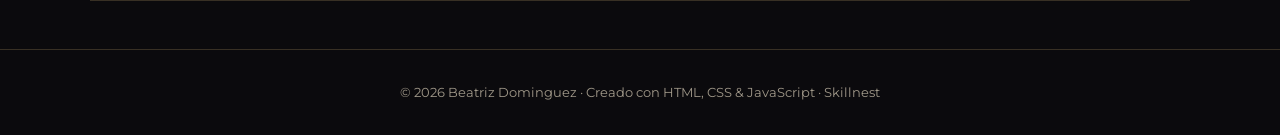
==== commit 610e1ba3: "portafolio listo" ====
--- a/PROYECTO_PORTAFOLIO/portafolio_personal copy/index.html
+++ b/PROYECTO_PORTAFOLIO/portafolio_personal copy/index.html
@@ -159,13 +159,13 @@
 
     <!-- Sección Multimedia -->
     <section id="multimedia" class="section">
-        <h2 class="section-title">Demostración Multimedia</h2>
+        <h2 class="section-title">Video Complementario</h2>
         <div class="video-container">
             <div class="video-wrapper">
-                <iframe src="https://www.youtube.com/embed/dQw4w9WgXcQ" title="Demostración o Presentación" allowfullscreen></iframe>
+                <iframe src="static/video/programacion.mp4" title="Demostración o Presentación" allowfullscreen></iframe>
             </div>
             <p class="video-description">
-                Video de presentación profesional y demostración del proceso de aprendizaje.
+                Video referencial acerca de algunos de los temas que he aprendido.
             </p>
         </div>
     </section>
